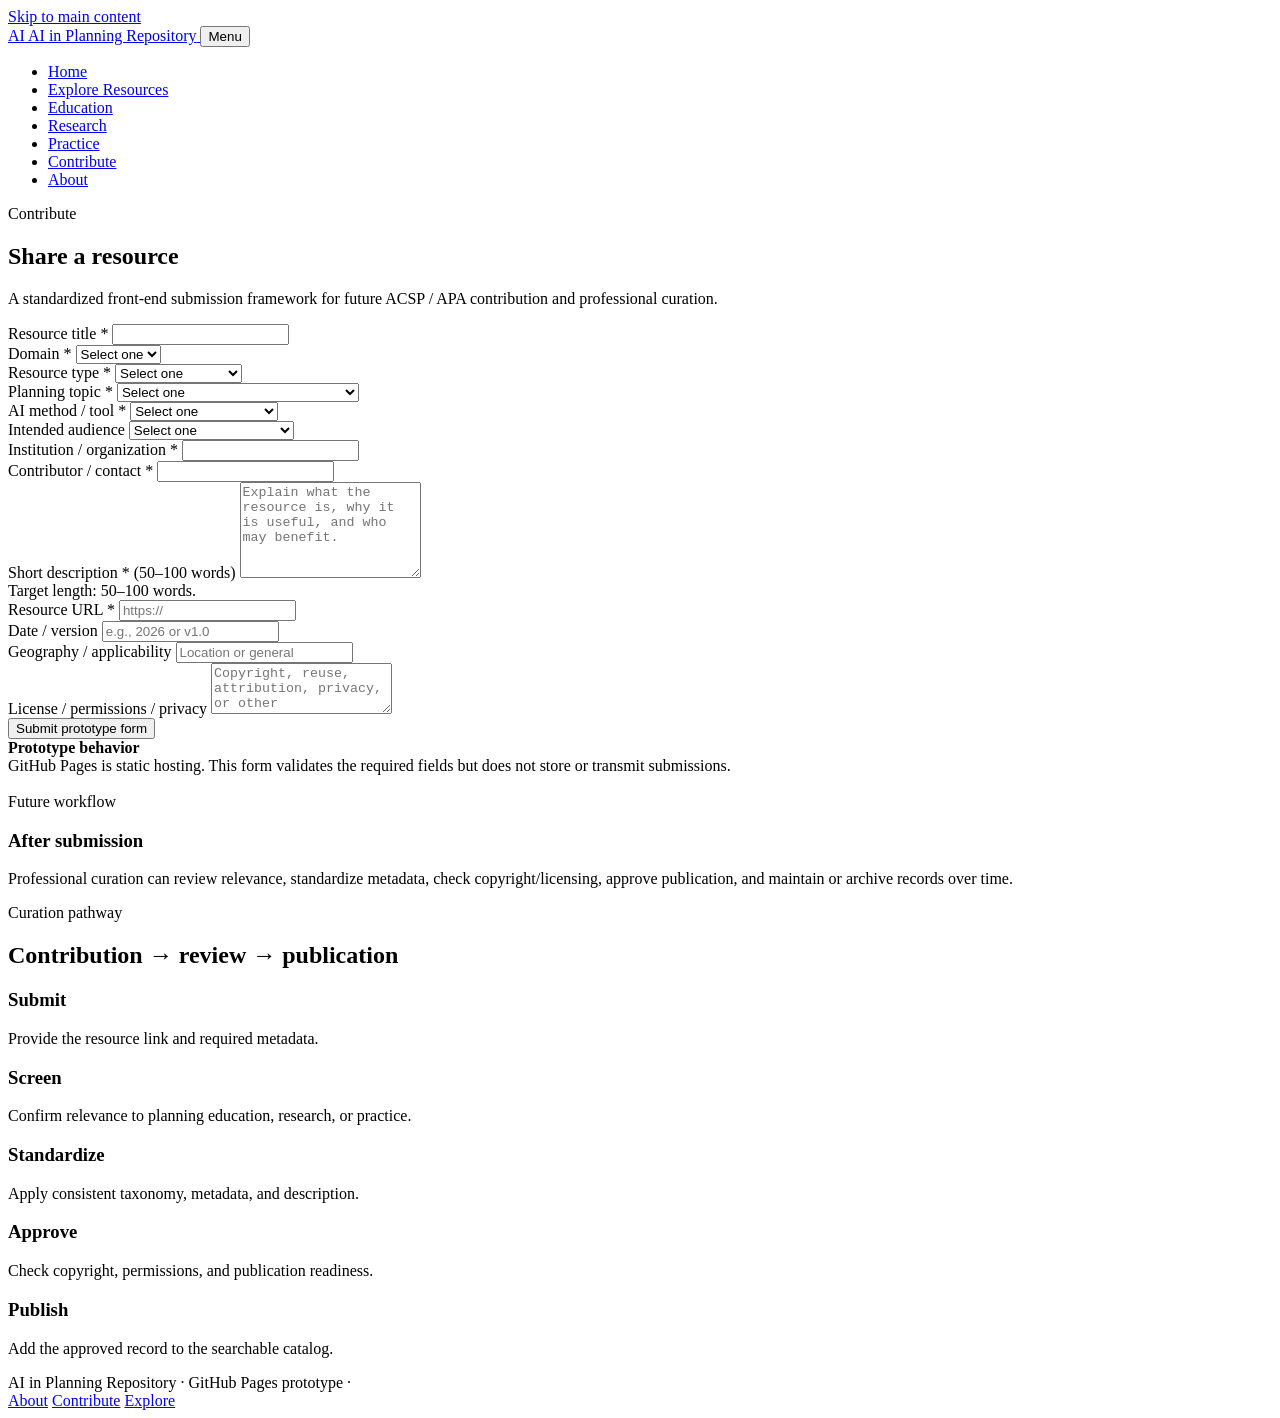
==== contribute.html @ a8e245d7 "Add files via upload" ====
<!doctype html>
<html lang="en">
<head>
  <meta charset="utf-8">
  <meta name="viewport" content="width=device-width, initial-scale=1">
  <meta name="description" content="AI in Planning Repository">
  <title>Contribute | AI in Planning Repository</title>
  <link rel="stylesheet" href="assets/css/styles.css">
</head>
<body>

<a class="skip-link" href="#main">Skip to main content</a>
<header class="site-header">
  <div class="container header-inner">
    <a class="brand" href="index.html" aria-label="AI in Planning Repository home">
      <span class="brand-mark" aria-hidden="true">AI</span>
      <span>AI in Planning Repository</span>
    </a>
    <button class="nav-toggle" type="button" aria-expanded="false" aria-controls="site-navigation">Menu</button>
    <nav class="site-nav" id="site-navigation" aria-label="Primary navigation">
      <ul><li><a href="index.html">Home</a></li><li><a href="explore.html">Explore Resources</a></li><li><a href="education.html">Education</a></li><li><a href="research.html">Research</a></li><li><a href="practice.html">Practice</a></li><li><a href="contribute.html" aria-current="page">Contribute</a></li><li><a href="about.html">About</a></li></ul>
    </nav>
  </div>
</header>

<main id="main">

<section class="page-hero">
  <div class="container">
    <div class="eyebrow">Contribute</div>
    <h1>Share a resource</h1>
    <p class="lede">A standardized front-end submission framework for future ACSP / APA contribution and professional curation.</p>
  </div>
</section>

<section class="section">
  <div class="container form-wrap">
    <div class="form-card">
      <form id="contributionForm">
        <div class="form-grid">
          <div class="field full">
            <label for="title">Resource title *</label>
            <input id="title" name="title" required>
          </div>

          <div class="field">
            <label for="formDomain">Domain *</label>
            <select id="formDomain" name="domain" required>
              <option value="">Select one</option>
              <option>Education</option>
              <option>Research</option>
              <option>Practice</option>
            </select>
          </div>

          <div class="field">
            <label for="formType">Resource type *</label>
            <select id="formType" name="resourceType" required>
              <option value="">Select one</option>
              <option>Use Case</option>
              <option>Course / Syllabus</option>
              <option>Publication</option>
              <option>Dataset</option>
              <option>Code / Notebook</option>
              <option>Tool</option>
              <option>Workflow</option>
            </select>
          </div>

          <div class="field">
            <label for="formTopic">Planning topic *</label>
            <select id="formTopic" name="planningTopic" required>
              <option value="">Select one</option>
              <option>Land Use</option>
              <option>Mobility</option>
              <option>Housing</option>
              <option>Climate / Resilience</option>
              <option>Economic / Community Development</option>
              <option>Public Health</option>
              <option>Urban Design</option>
              <option>Governance / Equity</option>
            </select>
          </div>

          <div class="field">
            <label for="formAI">AI method / tool *</label>
            <select id="formAI" name="aiMethod" required>
              <option value="">Select one</option>
              <option>Generative AI / LLMs</option>
              <option>Machine Learning</option>
              <option>NLP</option>
              <option>Computer Vision</option>
              <option>GeoAI</option>
              <option>Predictive Analytics</option>
              <option>Agents</option>
              <option>Other</option>
            </select>
          </div>

          <div class="field">
            <label for="audience">Intended audience</label>
            <select id="audience" name="audience">
              <option value="">Select one</option>
              <option>Faculty</option>
              <option>Students</option>
              <option>Researchers</option>
              <option>Public Planners</option>
              <option>Consultants / Nonprofits</option>
            </select>
          </div>

          <div class="field">
            <label for="institution">Institution / organization *</label>
            <input id="institution" name="institution" required>
          </div>

          <div class="field">
            <label for="contributor">Contributor / contact *</label>
            <input id="contributor" name="contributor" required>
          </div>

          <div class="field full">
            <label for="description">Short description * <span aria-hidden="true">(50–100 words)</span></label>
            <textarea id="description" name="description" rows="6" required placeholder="Explain what the resource is, why it is useful, and who may benefit."></textarea>
            <div class="help">Target length: 50–100 words.</div>
          </div>

          <div class="field full">
            <label for="url">Resource URL *</label>
            <input id="url" name="url" type="url" required placeholder="https://">
          </div>

          <div class="field">
            <label for="date">Date / version</label>
            <input id="date" name="date" placeholder="e.g., 2026 or v1.0">
          </div>

          <div class="field">
            <label for="geography">Geography / applicability</label>
            <input id="geography" name="geography" placeholder="Location or general">
          </div>

          <div class="field full">
            <label for="permissions">License / permissions / privacy</label>
            <textarea id="permissions" name="permissions" rows="3" placeholder="Copyright, reuse, attribution, privacy, or other restrictions."></textarea>
          </div>

          <div class="field full">
            <button class="btn" type="submit">Submit prototype form</button>
            <div id="formStatus" class="status-message" tabindex="-1" role="status"></div>
          </div>
        </div>
      </form>
    </div>

    <aside>
      <div class="notice">
        <strong>Prototype behavior</strong><br>
        GitHub Pages is static hosting. This form validates the required fields but does not store or transmit submissions.
      </div>

      <div class="card" style="margin-top:18px">
        <div class="small-caps">Future workflow</div>
        <h3>After submission</h3>
        <p>Professional curation can review relevance, standardize metadata, check copyright/licensing, approve publication, and maintain or archive records over time.</p>
      </div>
    </aside>
  </div>
</section>

<section class="section soft">
  <div class="container">
    <div class="section-heading">
      <div>
        <div class="small-caps">Curation pathway</div>
        <h2>Contribution → review → publication</h2>
      </div>
    </div>
    <div class="workflow">
      <div class="workflow-step"><h3>Submit</h3><p>Provide the resource link and required metadata.</p></div>
      <div class="workflow-step"><h3>Screen</h3><p>Confirm relevance to planning education, research, or practice.</p></div>
      <div class="workflow-step"><h3>Standardize</h3><p>Apply consistent taxonomy, metadata, and description.</p></div>
      <div class="workflow-step"><h3>Approve</h3><p>Check copyright, permissions, and publication readiness.</p></div>
      <div class="workflow-step"><h3>Publish</h3><p>Add the approved record to the searchable catalog.</p></div>
    </div>
  </div>
</section>

</main>

<footer class="site-footer">
  <div class="container footer-inner">
    <div>AI in Planning Repository · GitHub Pages prototype · <span data-year></span></div>
    <div class="footer-links">
      <a href="about.html">About</a>
      <a href="contribute.html">Contribute</a>
      <a href="explore.html">Explore</a>
    </div>
  </div>
</footer>
<script src="data/resources.js"></script>
<script src="assets/js/app.js"></script>

</body>
</html>
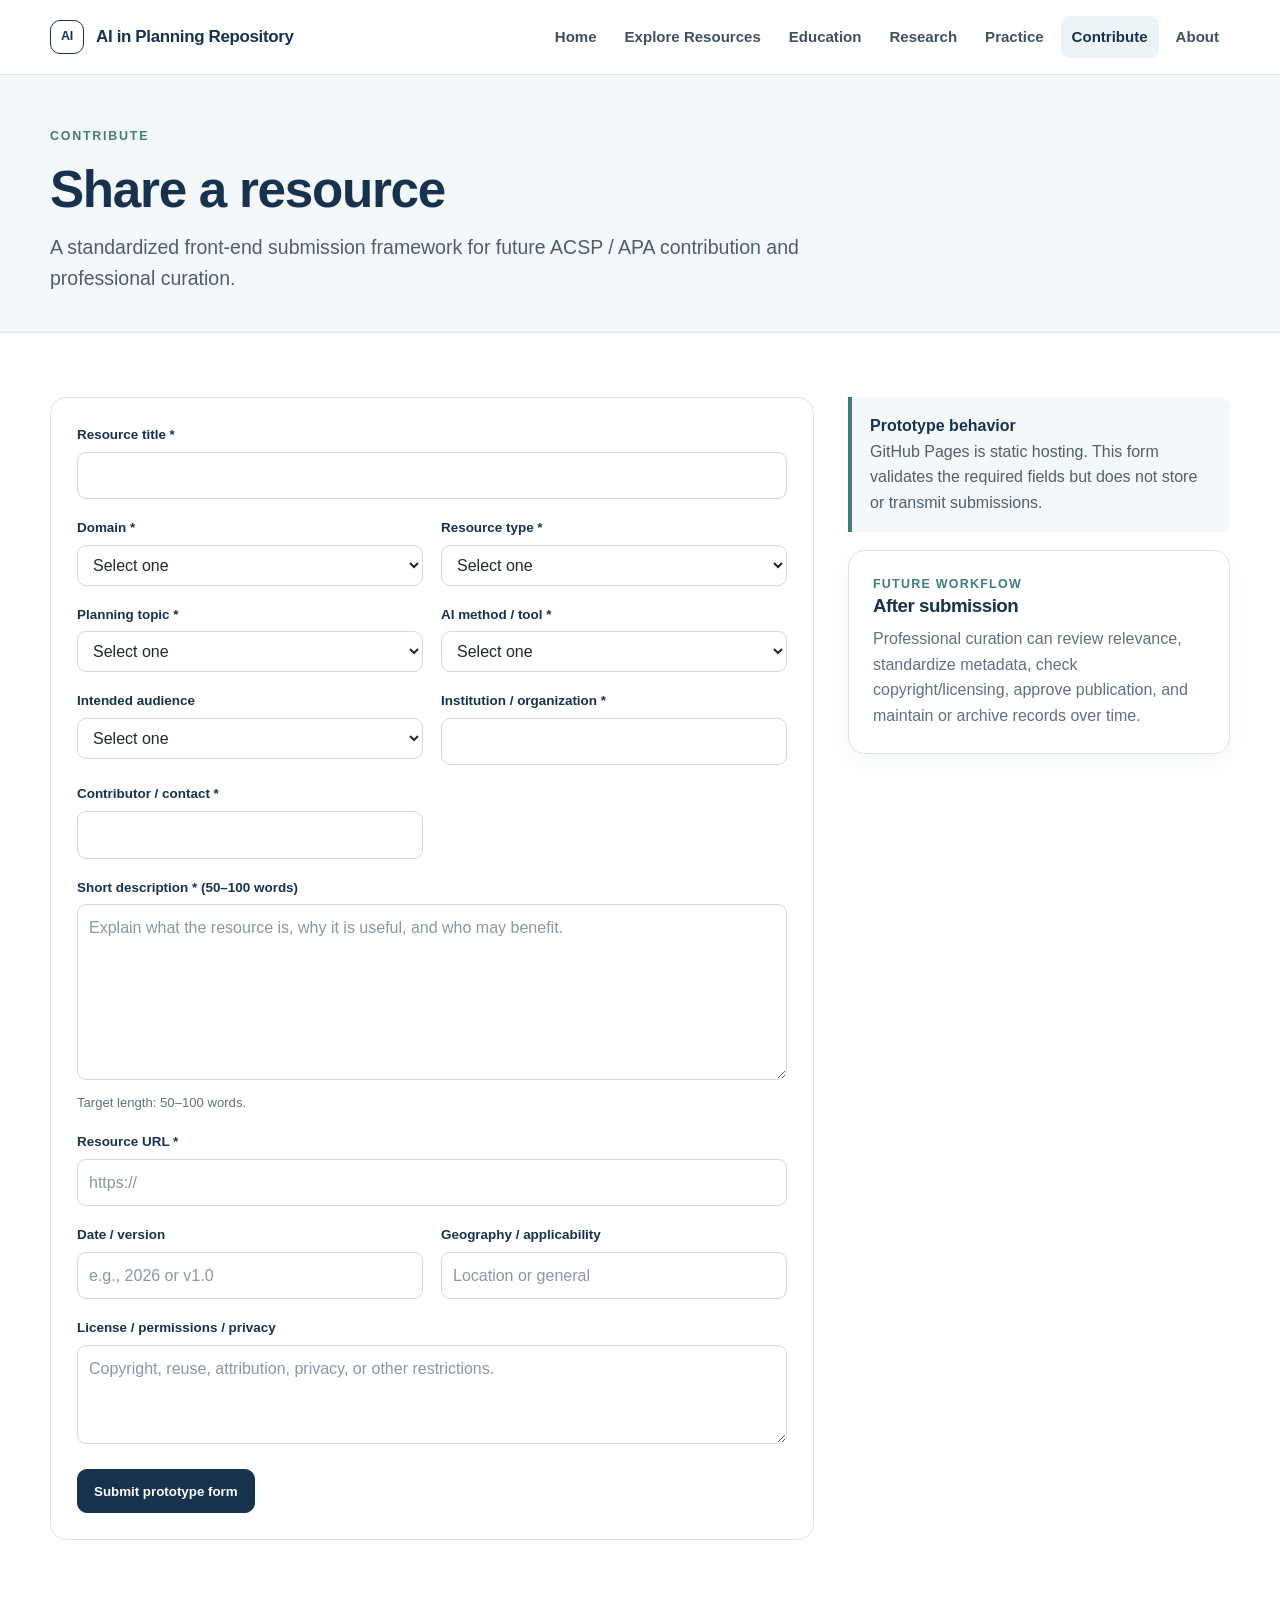
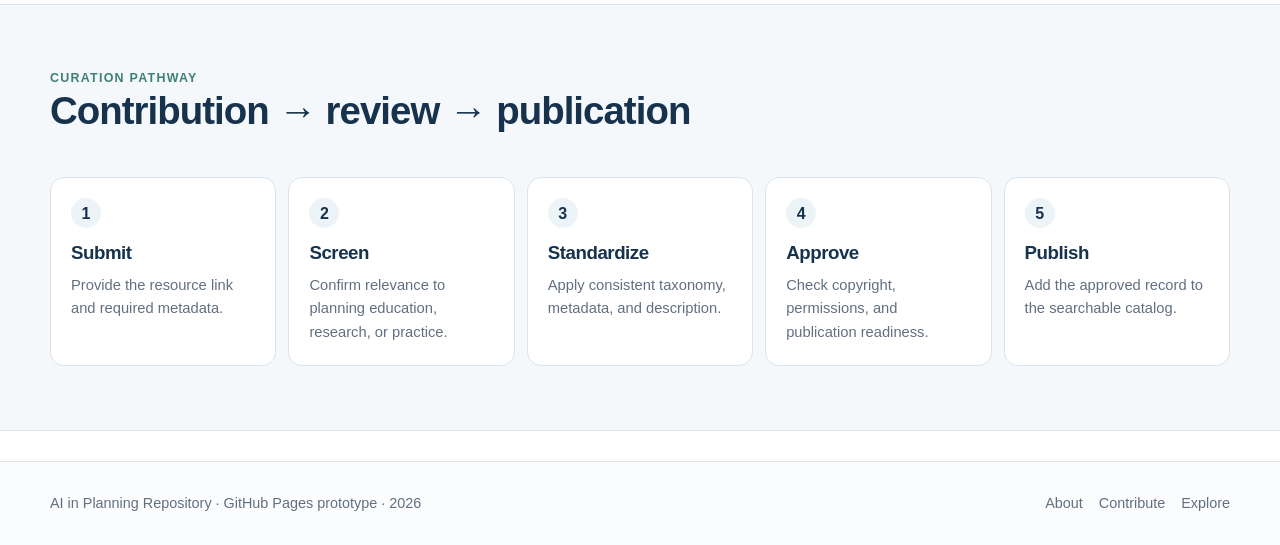
==== commit 8212c0ca: "Add files via upload" ====
--- a/contribute.html
+++ b/contribute.html
@@ -71,14 +71,18 @@
             <label for="formTopic">Planning topic *</label>
             <select id="formTopic" name="planningTopic" required>
               <option value="">Select one</option>
-              <option>Land Use</option>
-              <option>Mobility</option>
-              <option>Housing</option>
-              <option>Climate / Resilience</option>
-              <option>Economic / Community Development</option>
-              <option>Public Health</option>
-              <option>Urban Design</option>
-              <option>Governance / Equity</option>
+              <option>Track 1: AI in Planning</option>
+              <option>Track 2: Community Development and Housing</option>
+              <option>Track 3: Environmental Planning</option>
+              <option>Track 4: Inclusion, Anti-racism and Accessibility in Planning</option>
+              <option>Track 5: International Development Planning</option>
+              <option>Track 6: Land Use Policy, Governance and Law</option>
+              <option>Track 7: Food Systems and Community Health</option>
+              <option>Track 8: Planning History, Theory and Education</option>
+              <option>Track 9: Regional Planning & Economic Development</option>
+              <option>Track 10: Quantitative and Spatial Methods</option>
+              <option>Track 11: Transportation & Infrastructure Planning</option>
+              <option>Track 12: Placemaking and Urban Design</option>
             </select>
           </div>
 
--- a/assets/css/styles.css
+++ b/assets/css/styles.css
@@ -0,0 +1,633 @@
+:root {
+  --navy: #17324d;
+  --navy-2: #244864;
+  --blue: #2f6f92;
+  --teal: #3f7f7a;
+  --ink: #1f2933;
+  --muted: #617080;
+  --line: #dce4ea;
+  --soft: #f5f8fa;
+  --soft-blue: #edf4f8;
+  --white: #ffffff;
+  --focus: #0b6fb7;
+  --shadow: 0 12px 34px rgba(23, 50, 77, 0.08);
+  --radius: 16px;
+  --max: 1180px;
+}
+
+* { box-sizing: border-box; }
+
+html { scroll-behavior: smooth; }
+
+body {
+  margin: 0;
+  font-family: Inter, ui-sans-serif, -apple-system, BlinkMacSystemFont, "Segoe UI", Roboto, Helvetica, Arial, sans-serif;
+  color: var(--ink);
+  background: var(--white);
+  line-height: 1.6;
+}
+
+a { color: var(--blue); }
+a:hover { color: var(--navy); }
+
+a:focus-visible,
+button:focus-visible,
+input:focus-visible,
+select:focus-visible,
+textarea:focus-visible {
+  outline: 3px solid rgba(11, 111, 183, 0.28);
+  outline-offset: 2px;
+}
+
+img { max-width: 100%; }
+
+.container {
+  width: min(calc(100% - 40px), var(--max));
+  margin: 0 auto;
+}
+
+.skip-link {
+  position: absolute;
+  top: -60px;
+  left: 16px;
+  z-index: 1000;
+  background: var(--navy);
+  color: white;
+  padding: 10px 14px;
+  border-radius: 8px;
+  text-decoration: none;
+}
+
+.skip-link:focus { top: 12px; }
+
+.site-header {
+  position: sticky;
+  top: 0;
+  z-index: 50;
+  background: rgba(255, 255, 255, 0.96);
+  backdrop-filter: blur(12px);
+  border-bottom: 1px solid var(--line);
+}
+
+.header-inner {
+  min-height: 74px;
+  display: flex;
+  align-items: center;
+  justify-content: space-between;
+  gap: 28px;
+}
+
+.brand {
+  display: inline-flex;
+  align-items: center;
+  gap: 12px;
+  color: var(--navy);
+  text-decoration: none;
+  font-weight: 800;
+  letter-spacing: -0.02em;
+  font-size: 1.06rem;
+}
+
+.brand-mark {
+  width: 34px;
+  height: 34px;
+  display: grid;
+  place-items: center;
+  border: 1px solid var(--navy);
+  border-radius: 10px;
+  font-size: 0.78rem;
+  font-weight: 800;
+}
+
+.nav-toggle {
+  display: none;
+  border: 1px solid var(--line);
+  background: white;
+  color: var(--navy);
+  border-radius: 9px;
+  padding: 8px 11px;
+  font: inherit;
+  cursor: pointer;
+}
+
+.site-nav ul {
+  display: flex;
+  list-style: none;
+  padding: 0;
+  margin: 0;
+  gap: 6px;
+  align-items: center;
+}
+
+.site-nav a {
+  display: inline-block;
+  padding: 9px 11px;
+  color: #405060;
+  text-decoration: none;
+  border-radius: 8px;
+  font-size: 0.94rem;
+  font-weight: 600;
+}
+
+.site-nav a:hover,
+.site-nav a[aria-current="page"] {
+  color: var(--navy);
+  background: var(--soft-blue);
+}
+
+.hero {
+  padding: 74px 0 58px;
+  border-bottom: 1px solid var(--line);
+  background:
+    radial-gradient(circle at 88% 20%, rgba(47,111,146,.09), transparent 28%),
+    linear-gradient(180deg, #fbfdfe, #ffffff);
+}
+
+.hero-grid {
+  display: grid;
+  grid-template-columns: 1.45fr .8fr;
+  gap: 54px;
+  align-items: center;
+}
+
+.eyebrow {
+  color: var(--teal);
+  text-transform: uppercase;
+  letter-spacing: .14em;
+  font-size: .78rem;
+  font-weight: 800;
+  margin-bottom: 14px;
+}
+
+h1, h2, h3 {
+  color: var(--navy);
+  line-height: 1.15;
+  letter-spacing: -0.025em;
+}
+
+h1 {
+  margin: 0 0 18px;
+  font-size: clamp(2.35rem, 5vw, 4.8rem);
+  max-width: 920px;
+}
+
+h2 {
+  margin: 0 0 16px;
+  font-size: clamp(1.7rem, 3vw, 2.5rem);
+}
+
+h3 { margin: 0 0 10px; }
+
+.lede {
+  max-width: 820px;
+  color: #4d5e6c;
+  font-size: clamp(1.05rem, 1.6vw, 1.22rem);
+  margin: 0 0 28px;
+}
+
+.button-row {
+  display: flex;
+  flex-wrap: wrap;
+  gap: 12px;
+}
+
+.btn {
+  display: inline-flex;
+  align-items: center;
+  justify-content: center;
+  min-height: 44px;
+  padding: 10px 16px;
+  border-radius: 10px;
+  border: 1px solid var(--navy);
+  background: var(--navy);
+  color: white;
+  text-decoration: none;
+  font-weight: 700;
+}
+
+.btn:hover {
+  background: var(--navy-2);
+  color: white;
+}
+
+.btn.secondary {
+  background: white;
+  color: var(--navy);
+}
+
+.btn.secondary:hover { background: var(--soft-blue); }
+
+.hero-note {
+  background: var(--soft);
+  border: 1px solid var(--line);
+  border-radius: var(--radius);
+  padding: 26px;
+  box-shadow: var(--shadow);
+}
+
+.hero-note strong {
+  color: var(--navy);
+  display: block;
+  margin-bottom: 9px;
+}
+
+.section { padding: 64px 0; }
+.section.soft { background: var(--soft); border-block: 1px solid var(--line); }
+.section.tight { padding: 46px 0; }
+
+.section-heading {
+  display: flex;
+  align-items: end;
+  justify-content: space-between;
+  gap: 20px;
+  margin-bottom: 28px;
+}
+
+.section-heading p {
+  max-width: 720px;
+  margin: 0;
+  color: var(--muted);
+}
+
+.domain-grid,
+.audience-grid,
+.principle-grid {
+  display: grid;
+  grid-template-columns: repeat(3, 1fr);
+  gap: 20px;
+}
+
+.audience-grid { grid-template-columns: repeat(4, 1fr); }
+
+.card {
+  border: 1px solid var(--line);
+  border-radius: var(--radius);
+  padding: 24px;
+  background: white;
+  box-shadow: 0 8px 25px rgba(23, 50, 77, .04);
+}
+
+.card p {
+  margin: 0;
+  color: var(--muted);
+}
+
+.card .text-link {
+  display: inline-block;
+  margin-top: 15px;
+  font-weight: 700;
+  text-decoration: none;
+}
+
+.domain-card {
+  min-height: 235px;
+  display: flex;
+  flex-direction: column;
+  justify-content: space-between;
+}
+
+.domain-kicker {
+  color: var(--teal);
+  font-weight: 800;
+  font-size: .78rem;
+  text-transform: uppercase;
+  letter-spacing: .12em;
+}
+
+.page-hero {
+  padding: 52px 0 38px;
+  background: var(--soft);
+  border-bottom: 1px solid var(--line);
+}
+
+.page-hero h1 {
+  font-size: clamp(2rem, 4vw, 3.4rem);
+  margin-bottom: 12px;
+}
+
+.page-hero .lede { margin-bottom: 0; }
+
+.filters {
+  border: 1px solid var(--line);
+  border-radius: var(--radius);
+  background: white;
+  padding: 22px;
+  margin-bottom: 28px;
+}
+
+.filter-grid {
+  display: grid;
+  grid-template-columns: 2fr repeat(4, minmax(135px, 1fr));
+  gap: 14px;
+}
+
+.field label {
+  display: block;
+  color: var(--navy);
+  font-weight: 700;
+  font-size: .84rem;
+  margin-bottom: 6px;
+}
+
+input, select, textarea {
+  width: 100%;
+  border: 1px solid #cfd9e1;
+  border-radius: 9px;
+  padding: 10px 11px;
+  font: inherit;
+  color: var(--ink);
+  background: white;
+}
+
+input::placeholder, textarea::placeholder { color: #8a97a4; }
+
+.filter-actions {
+  margin-top: 14px;
+  display: flex;
+  gap: 10px;
+  align-items: center;
+  justify-content: space-between;
+}
+
+.result-count {
+  color: var(--muted);
+  font-size: .92rem;
+}
+
+.link-button {
+  background: transparent;
+  border: 0;
+  padding: 5px;
+  color: var(--blue);
+  cursor: pointer;
+  font: inherit;
+  font-weight: 700;
+}
+
+.resource-list {
+  display: grid;
+  gap: 16px;
+}
+
+.resource-item {
+  padding: 22px 0 24px;
+  border-bottom: 1px solid var(--line);
+}
+
+.resource-item:first-child { border-top: 1px solid var(--line); }
+
+.resource-title {
+  font-size: 1.18rem;
+  font-weight: 800;
+  line-height: 1.35;
+  color: var(--navy);
+  text-decoration-thickness: 1px;
+  text-underline-offset: 3px;
+}
+
+.resource-title::after {
+  content: " ↗";
+  font-size: .85em;
+}
+
+.resource-description {
+  max-width: 900px;
+  margin: 9px 0 0;
+  color: #475866;
+}
+
+.resource-meta {
+  margin-top: 10px;
+  display: flex;
+  flex-wrap: wrap;
+  gap: 6px 12px;
+  color: var(--muted);
+  font-size: .86rem;
+}
+
+.resource-meta span:not(:last-child)::after {
+  content: "•";
+  margin-left: 12px;
+  color: #a1adb7;
+}
+
+.empty-state {
+  border: 1px dashed #b9c6d0;
+  border-radius: var(--radius);
+  background: var(--soft);
+  padding: 34px;
+  text-align: center;
+}
+
+.empty-state h3 { margin-bottom: 6px; }
+.empty-state p { margin: 0 auto; max-width: 620px; color: var(--muted); }
+
+.workflow {
+  display: grid;
+  grid-template-columns: repeat(5, 1fr);
+  gap: 12px;
+  counter-reset: workflow;
+}
+
+.workflow-step {
+  position: relative;
+  border: 1px solid var(--line);
+  border-radius: 14px;
+  padding: 20px;
+  background: white;
+  min-height: 150px;
+}
+
+.workflow-step::before {
+  counter-increment: workflow;
+  content: counter(workflow);
+  display: grid;
+  place-items: center;
+  width: 30px;
+  height: 30px;
+  border-radius: 999px;
+  background: var(--soft-blue);
+  color: var(--navy);
+  font-weight: 800;
+  margin-bottom: 14px;
+}
+
+.workflow-step p { color: var(--muted); margin: 0; font-size: .92rem; }
+
+.form-wrap {
+  display: grid;
+  grid-template-columns: 1.5fr .75fr;
+  gap: 34px;
+  align-items: start;
+}
+
+.form-card {
+  border: 1px solid var(--line);
+  border-radius: var(--radius);
+  padding: 26px;
+  background: white;
+}
+
+.form-grid {
+  display: grid;
+  grid-template-columns: 1fr 1fr;
+  gap: 18px;
+}
+
+.field.full { grid-column: 1 / -1; }
+
+.help {
+  color: var(--muted);
+  font-size: .82rem;
+  margin-top: 5px;
+}
+
+.notice {
+  border-left: 4px solid var(--teal);
+  background: var(--soft);
+  padding: 16px 18px;
+  border-radius: 0 10px 10px 0;
+  color: #4e5f6e;
+}
+
+.notice strong { color: var(--navy); }
+
+.status-message {
+  display: none;
+  margin-top: 16px;
+  padding: 12px 14px;
+  border-radius: 9px;
+  background: var(--soft-blue);
+  color: var(--navy);
+  font-weight: 600;
+}
+
+.site-footer {
+  margin-top: 30px;
+  border-top: 1px solid var(--line);
+  background: #fbfcfd;
+  padding: 30px 0;
+  color: var(--muted);
+  font-size: .9rem;
+}
+
+.footer-inner {
+  display: flex;
+  justify-content: space-between;
+  gap: 24px;
+  align-items: center;
+}
+
+.footer-links {
+  display: flex;
+  flex-wrap: wrap;
+  gap: 16px;
+}
+
+.footer-links a {
+  text-decoration: none;
+  color: var(--muted);
+}
+
+.footer-links a:hover { color: var(--navy); }
+
+.small-caps {
+  color: var(--teal);
+  font-size: .78rem;
+  font-weight: 800;
+  text-transform: uppercase;
+  letter-spacing: .1em;
+}
+
+.stat-line {
+  display: flex;
+  gap: 20px;
+  flex-wrap: wrap;
+  margin-top: 22px;
+  color: var(--muted);
+  font-size: .9rem;
+}
+
+.stat-line strong { color: var(--navy); }
+
+@media (max-width: 980px) {
+  .hero-grid,
+  .form-wrap {
+    grid-template-columns: 1fr;
+  }
+
+  .domain-grid,
+  .principle-grid {
+    grid-template-columns: repeat(2, 1fr);
+  }
+
+  .audience-grid { grid-template-columns: repeat(2, 1fr); }
+
+  .filter-grid { grid-template-columns: repeat(2, 1fr); }
+  .filter-grid .field:first-child { grid-column: 1 / -1; }
+
+  .workflow { grid-template-columns: repeat(2, 1fr); }
+}
+
+@media (max-width: 760px) {
+  .container { width: min(calc(100% - 28px), var(--max)); }
+
+  .nav-toggle { display: inline-block; }
+
+  .site-nav {
+    position: absolute;
+    left: 0;
+    right: 0;
+    top: 74px;
+    background: white;
+    border-bottom: 1px solid var(--line);
+    padding: 10px 14px 14px;
+    display: none;
+  }
+
+  .site-nav.open { display: block; }
+
+  .site-nav ul {
+    align-items: stretch;
+    flex-direction: column;
+  }
+
+  .site-nav a { width: 100%; }
+
+  .hero { padding: 50px 0 42px; }
+  .section { padding: 48px 0; }
+
+  .domain-grid,
+  .audience-grid,
+  .principle-grid,
+  .filter-grid,
+  .workflow,
+  .form-grid {
+    grid-template-columns: 1fr;
+  }
+
+  .filter-grid .field:first-child,
+  .field.full {
+    grid-column: auto;
+  }
+
+  .section-heading,
+  .footer-inner {
+    align-items: flex-start;
+    flex-direction: column;
+  }
+
+  .filter-actions {
+    align-items: flex-start;
+    flex-direction: column;
+  }
+}
+
+@media (prefers-reduced-motion: reduce) {
+  html { scroll-behavior: auto; }
+  *, *::before, *::after {
+    animation-duration: 0.001ms !important;
+    animation-iteration-count: 1 !important;
+    transition-duration: 0.001ms !important;
+  }
+}
